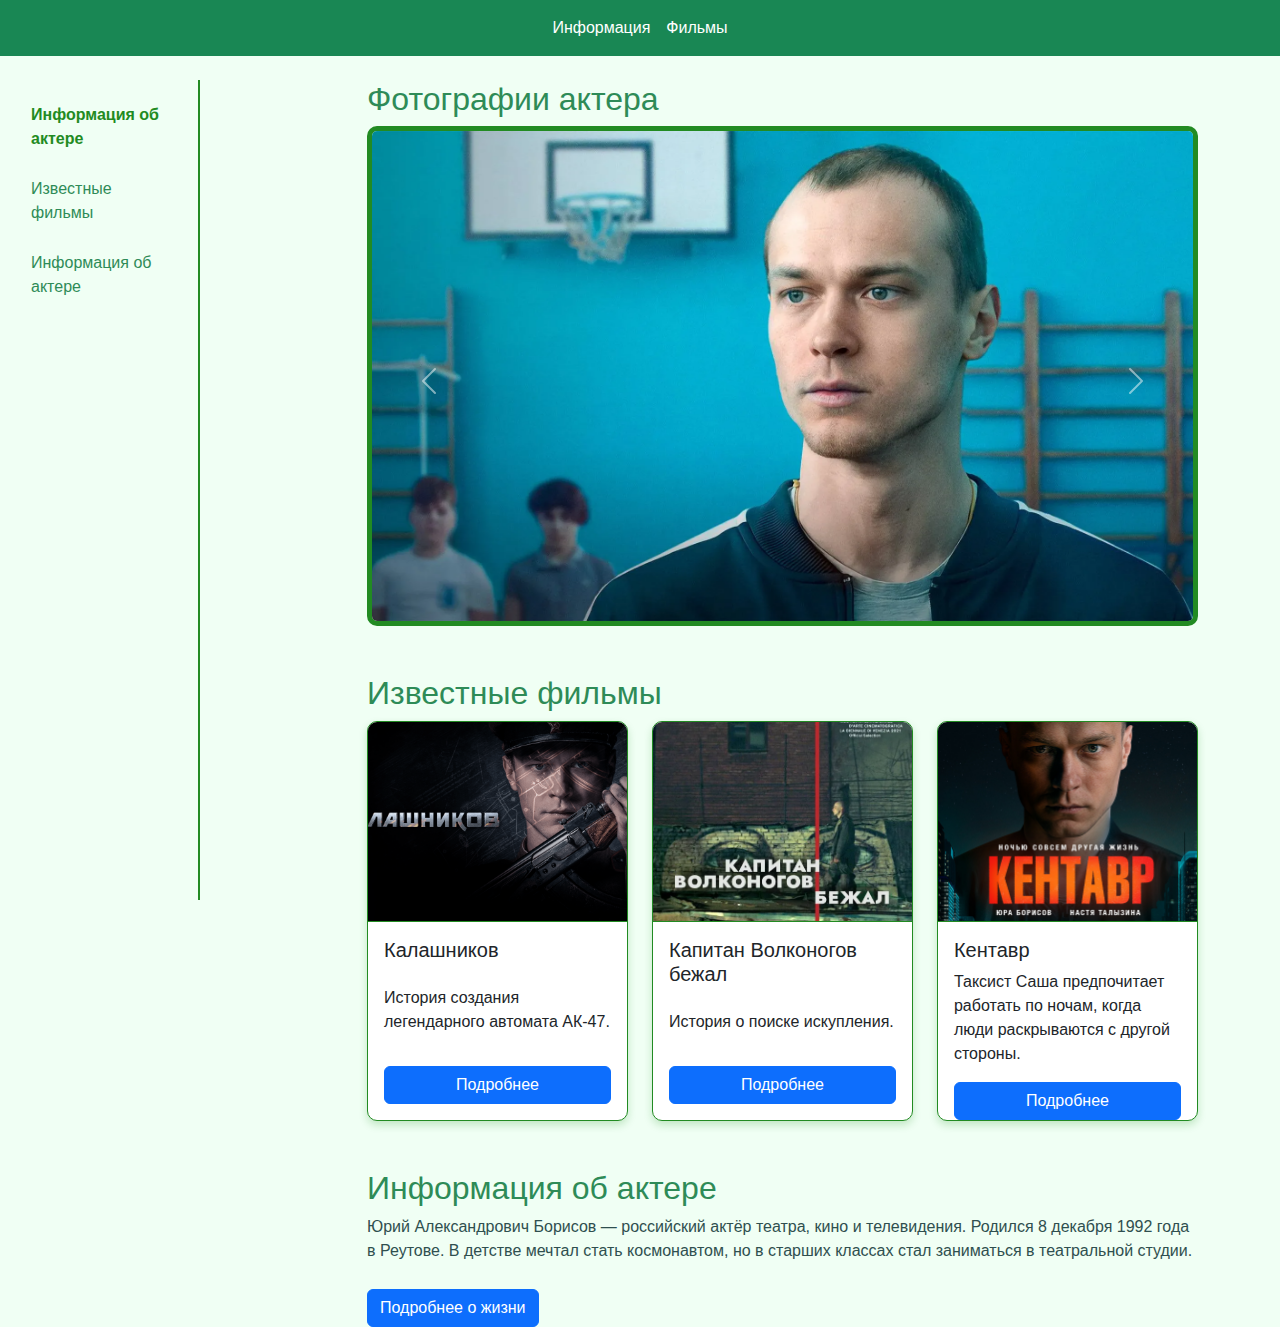
==== lab6_lab7/info.html @ 1b853a1a "lab6 added" ====
<!DOCTYPE html>
<html lang="en">
<head>
    <meta charset="UTF-8">
    <meta name="viewport" content="width=device-width, initial-scale=1.0">
    <title>Юрий Александрович Борисов</title>
    <link href="https://cdn.jsdelivr.net/npm/bootstrap@5.3.3/dist/css/bootstrap.min.css" rel="stylesheet">
    <link rel="stylesheet" href="style.css">
    <script src="https://cdn.jsdelivr.net/npm/bootstrap@5.3.3/dist/js/bootstrap.bundle.min.js"></script>
</head>
<body data-bs-spy="scroll" data-bs-target="#sideMenu" data-bs-offset="50" tabindex="0">

    <nav class="navbar navbar-expand-lg navbar-light bg-success">
        <div class="container">
            <div class="collapse navbar-collapse justify-content-center" id="navbarNav">
                <ul class="navbar-nav">
                    <li class="nav-item">
                        <a class="nav-link text-white active" href="info.html">Информация</a>
                    </li>
                    <li class="nav-item">
                        <a class="nav-link text-white" href="films.html">Фильмы</a>
                    </li>
                </ul>
            </div>
        </div>
    </nav>

    <div class="container mt-4">
        <div class="row">
            <nav id="sideMenu">
                <ul class="nav flex-column">
                    <li class="nav-item">
                        <a class="nav-link active" href="#carouselSection">Информация об актере</a>
                    </li>
                    <li class="nav-item">
                        <a class="nav-link" href="#cardsSection">Известные фильмы</a>
                    </li>
                    <li class="nav-item">
                        <a class="nav-link" href="#infoSection">Информация об актере</a>
                    </li>
                </ul>
            </nav>
    
            <div class="col-md-9 offset-md-3">
                <section id="carouselSection">
                    <h2>Фотографии актера</h2>
                    <div id="actorCarousel" class="carousel slide" data-bs-ride="carousel">
                        <div class="carousel-inner">
                            <div class="carousel-item active">
                                <img src="img/borisov1.jpg" class="d-block w-100" alt="Фото Борисова">
                            </div>
                            <div class="carousel-item">
                                <img src="img/borisov2.jpg" class="d-block w-100" alt="Фото Борисова">
                            </div>
                            <div class="carousel-item">
                                <img src="img/borisov3.jpg" class="d-block w-100" alt="Фото Борисова">
                            </div>
                            <div class="carousel-item">
                                <img src="img/borisov4.jpg" class="d-block w-100" alt="Фото Борисова">
                            </div>
                            <div class="carousel-item">
                                <img src="img/borisov5.jpg" class="d-block w-100" alt="Фото Борисова">
                            </div>
                        </div>
                        <button class="carousel-control-prev" type="button" data-bs-target="#actorCarousel" data-bs-slide="prev">
                            <span class="carousel-control-prev-icon" aria-hidden="true"></span>
                            <span class="visually-hidden">Previous</span>
                        </button>
                        <button class="carousel-control-next" type="button" data-bs-target="#actorCarousel" data-bs-slide="next">
                            <span class="carousel-control-next-icon" aria-hidden="true"></span>
                            <span class="visually-hidden">Next</span>
                        </button>
                    </div>
                </section>
    
                <section id="cardsSection" class="mt-5">
                    <h2>Известные фильмы</h2>
                    <div class="row">
                        <div class="col-md-4">
                            <div class="card">
                                <img src="img/film1.jpg" class="card-img-top" alt="Калашников">
                                <div class="card-body"> 
                                    <h5 class="card-title">Калашников</h5>
                                    <p class="card-text">История создания легендарного автомата АК-47.</p>
                                    <a href="https://www.kinopoisk.ru/film/1188248/" class="btn btn-primary">Подробнее</a>
                                </div>
                            </div>
                        </div>
                        <div class="col-md-4">
                            <div class="card">
                                <img src="img/film2.jpg" class="card-img-top" alt="Капитан Волконогов бежал">
                                <div class="card-body">
                                    <h5 class="card-title">Капитан Волконогов бежал</h5>
                                    <p class="card-text">История о поиске искупления.</p>
                                    <a href="https://www.kinopoisk.ru/film/1402927/" class="btn btn-primary">Подробнее</a>
                                </div>
                            </div>
                        </div>
                        <div class="col-md-4">
                            <div class="card">
                                <img src="img/film3.jpg" class="card-img-top" alt="Кентавр">
                                <div class="card-body">
                                    <h5 class="card-title">Кентавр</h5>
                                    <p class="card-text">Таксист Саша предпочитает работать по ночам, когда люди раскрываются с другой стороны.</p>
                                    <a href="https://www.kinopoisk.ru/film/5235968/" class="btn btn-primary">Подробнее</a>
                                </div>
                            </div>
                        </div>
                    </div>
                </section>
    
                <section id="infoSection" class="mt-5">
                    <h2>Информация об актере</h2>
                    <p>Юрий Александрович Борисов — российский актёр театра, кино и телевидения. Родился 8 декабря 1992 года в Реутове. В детстве мечтал стать космонавтом, но в старших классах стал заниматься в театральной студии.</p>
                    <button class="btn btn-primary" type="button" data-bs-toggle="collapse" data-bs-target="#moreInfo" aria-expanded="false" aria-controls="moreInfo">
                        Подробнее о жизни
                    </button>
                    <div class="collapse mt-3" id="moreInfo">
                        <p>Юрий Александрович Борисов — российский актёр театра, кино и телевидения.
                            Родился 8 декабря 1992 года в Реутове. В детстве мечтал стать космонавтом, но в старших классах стал заниматься в театральной студии.
                            В 2013 году окончил Высшее театральное училище имени М. С. Щепкина (курс В. М. Бейлиса и В. Н. Иванова).
                            В 2013–2014 годах работал в московском театре «Сатирикон».
                            Известность пришла к Борисову в 2019 году, когда он снялся в главной роли в фильме «Бык». После этого молодого актёра заметили, и он сразу стал звездой российского кино, снявшись в «Т-34», «Союзе спасения», «Вторжении» и других картинах.
                            В 2020 году стал актёром года по версии журнала GQ.
                            Женат на актрисе Анне Шевчук, с которой они воспитывают двоих дочерей.</p>
                    </div>
                </section>
            </div>
        </div>
    </div>
    

</body>
</html>
---- lab6_lab7/style.css ----
body {
    font-family: Arial, sans-serif;
    background-color: #f0fff4;
    color: #2f4f4f;
    margin: 0;
    padding: 0;
}

.navbar {
    background-color: #228b22;
}

.navbar .nav-link {
    color: #ffffff !important;
}

.navbar .nav-link:hover {
    background-color: #32cd32;
    border-radius: 5px;
}

.carousel-inner img {
    height: 500px; 
    object-fit: cover; 
    border: 5px solid #228b22; 
    border-radius: 10px;
}


h1, h2 {
    color: #2e8b57;
}

.card {
    width: 100%; 
    height: 400px; 
    overflow: hidden;
    border: 1px solid #228b22;
    border-radius: 10px;
    box-shadow: 0px 4px 8px rgba(0, 128, 0, 0.2);
}

.card-img-top {
    height: 200px; 
    object-fit: cover; 
    width: 100%; 
    border-bottom: 1px solid #228b22; 
}

.card-body {
    height: calc(100% - 200px); 
    display: flex;
    flex-direction: column;
    justify-content: space-between; 
}
button {
    margin-top: 10px;
}

#sideMenu {
    position: fixed; 
    top: 80px; 
    left: 0; 
    width: 200px; 
    height: calc(100% - 80px); 
    background-color: #f0fff4;
    border-right: 2px solid #228b22; 
    padding: 15px;
    z-index: 1000; 
}

#sideMenu .nav-link {
    color: #2e8b57;
    margin-bottom: 10px;
}

#sideMenu .nav-link.active {
    font-weight: bold;
    color: #228b22;
}
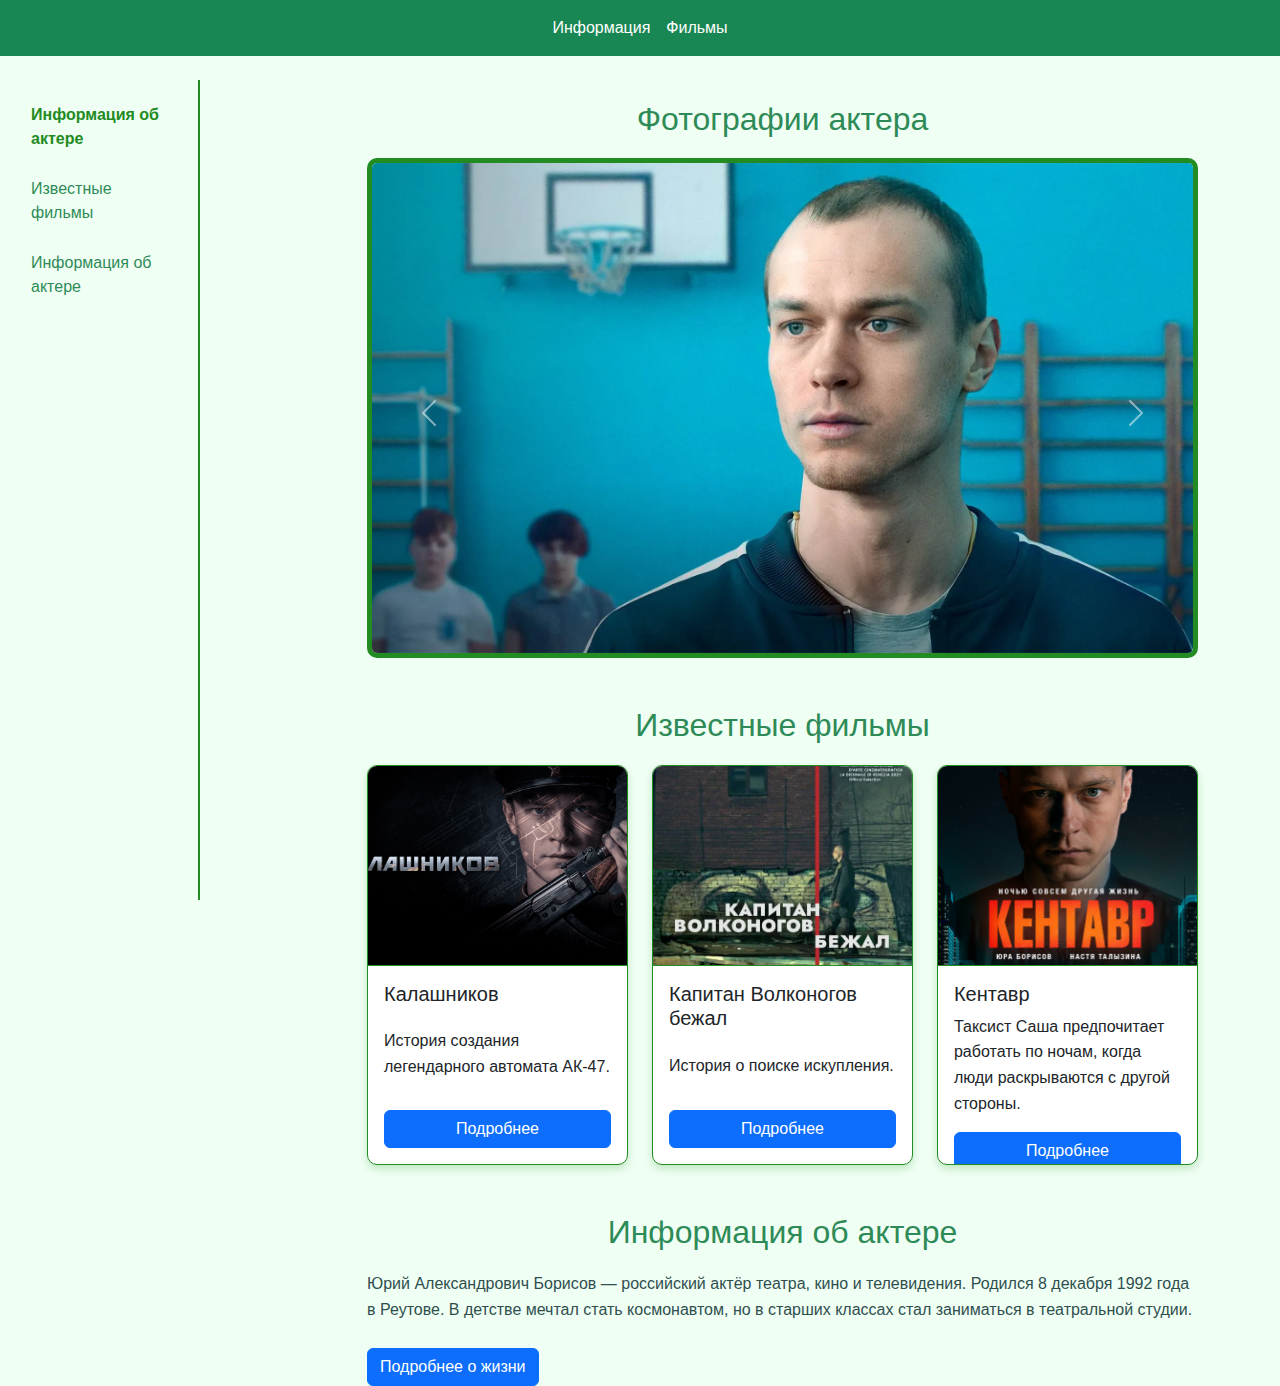
==== commit 08d1be69: "lab7 complete" ====
--- a/lab6_lab7/info.html
+++ b/lab6_lab7/info.html
@@ -43,7 +43,7 @@
     
             <div class="col-md-9 offset-md-3">
                 <section id="carouselSection">
-                    <h2>Фотографии актера</h2>
+                    <h2 class = "text-center">Фотографии актера</h2>
                     <div id="actorCarousel" class="carousel slide" data-bs-ride="carousel">
                         <div class="carousel-inner">
                             <div class="carousel-item active">
@@ -74,7 +74,7 @@
                 </section>
     
                 <section id="cardsSection" class="mt-5">
-                    <h2>Известные фильмы</h2>
+                    <h2 class = "text-center">Известные фильмы</h2>
                     <div class="row">
                         <div class="col-md-4">
                             <div class="card">
@@ -82,7 +82,7 @@
                                 <div class="card-body"> 
                                     <h5 class="card-title">Калашников</h5>
                                     <p class="card-text">История создания легендарного автомата АК-47.</p>
-                                    <a href="https://www.kinopoisk.ru/film/1188248/" class="btn btn-primary">Подробнее</a>
+                                    <a href="https://www.kinopoisk.ru/film/1188248/" target="_blank" class="btn btn-primary">Подробнее</a>
                                 </div>
                             </div>
                         </div>
@@ -92,7 +92,7 @@
                                 <div class="card-body">
                                     <h5 class="card-title">Капитан Волконогов бежал</h5>
                                     <p class="card-text">История о поиске искупления.</p>
-                                    <a href="https://www.kinopoisk.ru/film/1402927/" class="btn btn-primary">Подробнее</a>
+                                    <a href="https://www.kinopoisk.ru/film/1402927/" target="_blank" class="btn btn-primary">Подробнее</a>
                                 </div>
                             </div>
                         </div>
@@ -102,7 +102,7 @@
                                 <div class="card-body">
                                     <h5 class="card-title">Кентавр</h5>
                                     <p class="card-text">Таксист Саша предпочитает работать по ночам, когда люди раскрываются с другой стороны.</p>
-                                    <a href="https://www.kinopoisk.ru/film/5235968/" class="btn btn-primary">Подробнее</a>
+                                    <a href="https://www.kinopoisk.ru/film/5235968/" target="_blank" class="btn btn-primary">Подробнее</a>
                                 </div>
                             </div>
                         </div>
@@ -110,7 +110,7 @@
                 </section>
     
                 <section id="infoSection" class="mt-5">
-                    <h2>Информация об актере</h2>
+                    <h2 class = "text-center">Информация об актере</h2>
                     <p>Юрий Александрович Борисов — российский актёр театра, кино и телевидения. Родился 8 декабря 1992 года в Реутове. В детстве мечтал стать космонавтом, но в старших классах стал заниматься в театральной студии.</p>
                     <button class="btn btn-primary" type="button" data-bs-toggle="collapse" data-bs-target="#moreInfo" aria-expanded="false" aria-controls="moreInfo">
                         Подробнее о жизни
--- a/lab6_lab7/style.css
+++ b/lab6_lab7/style.css
@@ -7,15 +7,15 @@
 }
 
 .navbar {
-    background-color: #228b22;
+    background-color: #228b22; 
 }
 
 .navbar .nav-link {
-    color: #ffffff !important;
+    color: #ffffff !important; 
 }
 
 .navbar .nav-link:hover {
-    background-color: #32cd32;
+    background-color: #32cd32; 
     border-radius: 5px;
 }
 
@@ -23,21 +23,16 @@
     height: 500px; 
     object-fit: cover; 
     border: 5px solid #228b22; 
-    border-radius: 10px;
-}
-
-
-h1, h2 {
-    color: #2e8b57;
+    border-radius: 10px; 
 }
 
 .card {
     width: 100%; 
     height: 400px; 
-    overflow: hidden;
+    overflow: hidden; 
     border: 1px solid #228b22;
-    border-radius: 10px;
-    box-shadow: 0px 4px 8px rgba(0, 128, 0, 0.2);
+    border-radius: 10px; 
+    box-shadow: 0px 4px 8px rgba(0, 128, 0, 0.2); 
 }
 
 .card-img-top {
@@ -50,9 +45,40 @@
 .card-body {
     height: calc(100% - 200px); 
     display: flex;
-    flex-direction: column;
+    flex-direction: column; 
     justify-content: space-between; 
 }
+
+.table {
+    margin-top: 20px; 
+    border: 1px solid #228b22; 
+}
+
+.table th, .table td {
+    text-align: center; 
+    vertical-align: middle; 
+}
+
+.table-success {
+    background-color: #d4edda; 
+}
+
+.table-striped > tbody > tr:nth-of-type(odd) {
+    background-color: #f8f9fa; 
+}
+
+h1, h2 {
+    color: #2e8b57; 
+    text-align: center; 
+    margin-top: 20px;
+    margin-bottom: 20px;
+}
+
+.container p {
+    font-size: 1rem; 
+    line-height: 1.6; 
+}
+
 button {
     margin-top: 10px;
 }
@@ -63,7 +89,7 @@
     left: 0; 
     width: 200px; 
     height: calc(100% - 80px); 
-    background-color: #f0fff4;
+    background-color: #f0fff4; 
     border-right: 2px solid #228b22; 
     padding: 15px;
     z-index: 1000; 
@@ -79,3 +105,10 @@
     color: #228b22;
 }
 
+.container .row .col-md-6 img {
+    max-width: 500px; 
+    max-height: 300px; 
+    object-fit: cover; 
+    margin: auto; 
+    display: block; 
+}